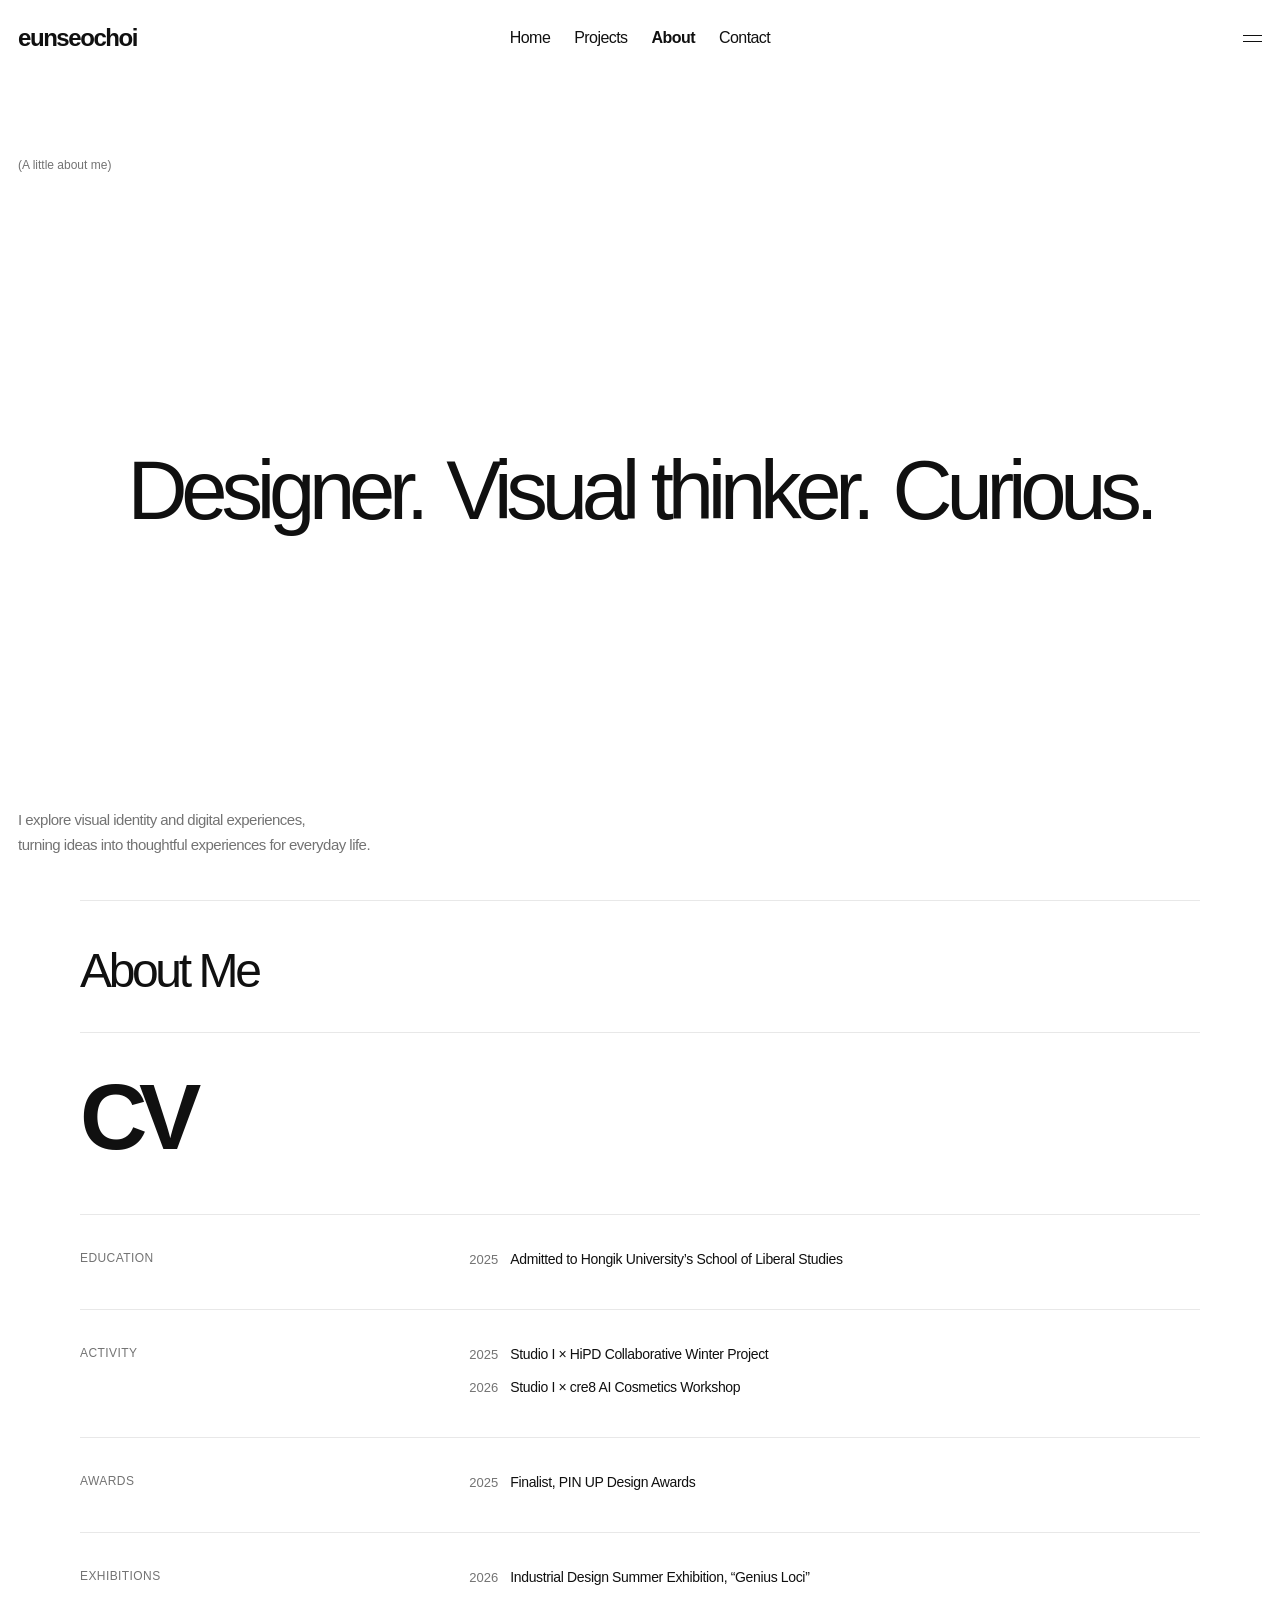
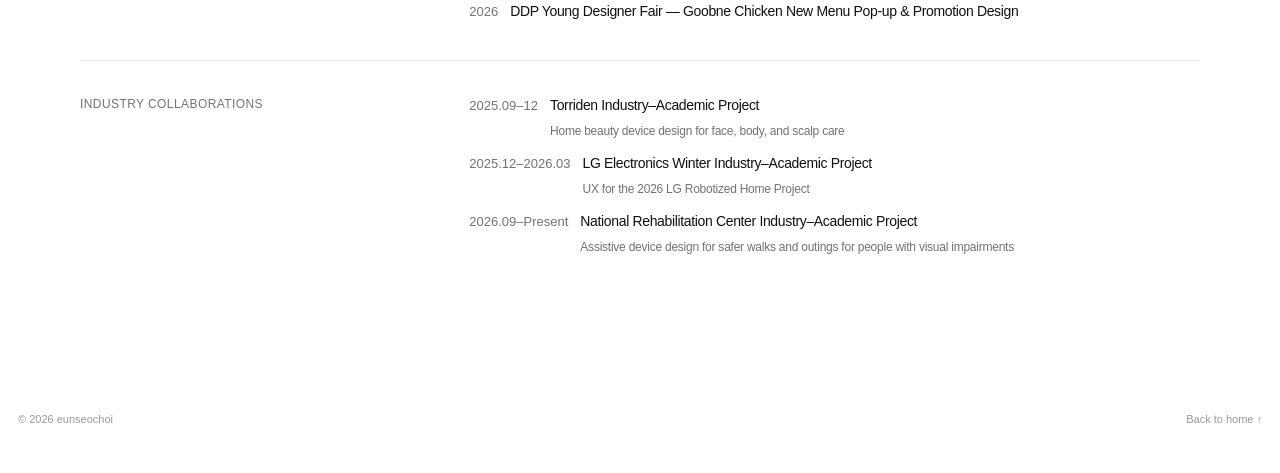
==== about.html @ 81fac2f3 "Add files via upload" ====
<!doctype html>
<html lang="ko">
<head>
    <meta charset="utf-8">
    <meta name="viewport" content="width=device-width, initial-scale=1">
    <meta name="theme-color" content="#ffffff">
    <meta name="description" content="서울을 기반으로 활동하는 크리에이티브 디자이너 은서 최를 소개합니다.">
    <title>About — eunseochoi</title>
    <link rel="stylesheet" href="style.css">
</head>
<body class="about-page project-view" data-page="about">
    <header class="site-header">
        <a class="wordmark" href="playground.html#playground" aria-label="eunseochoi 플레이 공간으로 이동">eunseochoi</a>
        <nav class="site-nav" aria-label="주 메뉴">
            <a href="index.html#home">Home</a>
            <a href="index.html#projects">Projects</a>
            <a class="active" href="about.html#about" aria-current="page">About</a>
            <a href="contact.html#contact">Contact</a>
        </nav>
        <button class="menu-button" id="menu-button" type="button" aria-label="메뉴 열기" aria-controls="menu-panel" aria-expanded="false">
            <span class="menu-lines" aria-hidden="true"><i></i><i></i></span>
        </button>
        <nav class="menu-panel" id="menu-panel" aria-label="전체 메뉴" hidden>
            <a href="index.html#home">Home</a>
            <a href="index.html#projects">Projects</a>
            <a href="about.html#about">About</a>
            <a href="contact.html#contact">Contact</a>
        </nav>
    </header>

    <main>
        <section class="about-hero" id="about" aria-labelledby="about-heading">
            <p class="section-label">(A little about me)</p>
            <h1 id="about-heading"><span>Designer.</span> <span>Visual thinker.</span> <span>Curious.</span></h1>
            <div class="about-hero-bottom">
                <p>I explore visual identity and digital experiences,<br>turning ideas into thoughtful experiences for everyday life.</p>
            </div>
        </section>

        <section class="about-me-section" aria-labelledby="about-me-heading">
            <h2 id="about-me-heading">About Me</h2>
        </section>

        <section class="cv-section" aria-labelledby="cv-heading">
            <div class="cv-intro" id="cv">
                <h2 id="cv-heading">CV</h2>
            </div>

            <div class="cv-groups">
                <section class="cv-group" aria-labelledby="education-heading">
                    <h3 id="education-heading">Education</h3>
                    <ul class="cv-list">
                        <li class="cv-entry">
                            <span class="cv-date">2025</span>
                            <div class="cv-entry-copy"><h4>Admitted to Hongik University’s School of Liberal Studies</h4></div>
                        </li>
                    </ul>
                </section>

                <section class="cv-group" aria-labelledby="activity-heading">
                    <h3 id="activity-heading">Activity</h3>
                    <ul class="cv-list">
                        <li class="cv-entry">
                            <span class="cv-date">2025</span>
                            <div class="cv-entry-copy"><h4>Studio I × HiPD Collaborative Winter Project</h4></div>
                        </li>
                        <li class="cv-entry">
                            <span class="cv-date">2026</span>
                            <div class="cv-entry-copy"><h4>Studio I × cre8 AI Cosmetics Workshop</h4></div>
                        </li>
                    </ul>
                </section>

                <section class="cv-group" aria-labelledby="awards-heading">
                    <h3 id="awards-heading">Awards</h3>
                    <ul class="cv-list">
                        <li class="cv-entry">
                            <span class="cv-date">2025</span>
                            <div class="cv-entry-copy"><h4>Finalist, PIN UP Design Awards</h4></div>
                        </li>
                    </ul>
                </section>

                <section class="cv-group" aria-labelledby="exhibitions-heading">
                    <h3 id="exhibitions-heading">Exhibitions</h3>
                    <ul class="cv-list">
                        <li class="cv-entry">
                            <span class="cv-date">2026</span>
                            <div class="cv-entry-copy"><h4>Industrial Design Summer Exhibition, “Genius Loci”</h4></div>
                        </li>
                        <li class="cv-entry">
                            <span class="cv-date">2026</span>
                            <div class="cv-entry-copy"><h4>DDP Young Designer Fair — Goobne Chicken New Menu Pop-up &amp; Promotion Design</h4></div>
                        </li>
                    </ul>
                </section>

                <section class="cv-group" aria-labelledby="collaboration-heading">
                    <h3 id="collaboration-heading">Industry Collaborations</h3>
                    <ul class="cv-list">
                        <li class="cv-entry">
                            <span class="cv-date">2025.09–12</span>
                            <div class="cv-entry-copy">
                                <h4>Torriden Industry–Academic Project</h4>
                                <p>Home beauty device design for face, body, and scalp care</p>
                            </div>
                        </li>
                        <li class="cv-entry">
                            <span class="cv-date">2025.12–2026.03</span>
                            <div class="cv-entry-copy">
                                <h4>LG Electronics Winter Industry–Academic Project</h4>
                                <p>UX for the 2026 LG Robotized Home Project</p>
                            </div>
                        </li>
                        <li class="cv-entry">
                            <span class="cv-date">2026.09–Present</span>
                            <div class="cv-entry-copy">
                                <h4>National Rehabilitation Center Industry–Academic Project</h4>
                                <p>Assistive device design for safer walks and outings for people with visual impairments</p>
                            </div>
                        </li>
                    </ul>
                </section>
            </div>
        </section>

        <footer class="page-bottom">
            <span>© 2026 eunseochoi</span>
            <a href="index.html#home">Back to home ↑</a>
        </footer>
    </main>
    <span class="custom-cursor" id="custom-cursor" aria-hidden="true"></span>
    <script src="app.js"></script>
</body>
</html>
---- style.css ----
:root {
    color-scheme: light;
    --ink: #101010;
    --muted: #737373;
    --line: #e8e8e8;
    --paper: #fff;
    --tile: #f1f1f1;
    --hover-ink: #777;
}

* {
    box-sizing: border-box;
}

html {
    scroll-behavior: smooth;
    scroll-padding-top: 68px;
}

body {
    min-width: 900px;
    margin: 0;
    background: var(--paper);
    color: var(--ink);
    font-family: Arial, Helvetica, sans-serif;
    -webkit-font-smoothing: antialiased;
}

body.home-view {
    height: 100vh;
    overflow: hidden;
}

body.home-view main {
    display: none;
}

body.project-view .motion-intro {
    display: none;
}

a {
    color: inherit;
    text-decoration: none;
}

button {
    font: inherit;
}

.site-header {
    position: sticky;
    z-index: 5;
    top: 0;
    display: grid;
    height: 76px;
    grid-template-columns: 1fr auto 1fr;
    align-items: center;
    gap: 16px;
    padding: 17px 18px;
    background: var(--paper);
}

.wordmark {
    justify-self: start;
    font-size: 24px;
    font-weight: 600;
    letter-spacing: -0.06em;
}

.site-nav {
    display: flex;
    align-items: center;
    gap: 24px;
    font-size: 16px;
    letter-spacing: -0.035em;
}

.site-nav a,
.menu-panel a {
    transition: color 180ms ease, opacity 180ms ease;
}

.site-header a:hover,
.site-header a:focus-visible,
.site-header .pointer-hover,
.menu-button:hover,
.menu-button:focus-visible {
    color: var(--hover-ink);
}

.site-nav a:hover,
.menu-panel a:hover,
.page-bottom a:hover {
    opacity: 0.5;
}

.menu-button:hover .menu-lines i,
.menu-button:focus-visible .menu-lines i,
.menu-button.pointer-hover .menu-lines i {
    background: var(--hover-ink);
}

.site-nav .active {
    font-weight: 600;
}

.menu-button {
    display: flex;
    justify-self: end;
    align-items: center;
    gap: 12px;
    padding: 8px 0 8px 14px;
    border: 0;
    background: transparent;
    cursor: pointer;
    font-size: 15px;
}

.menu-lines {
    display: flex;
    width: 19px;
    flex-direction: column;
    gap: 5px;
}

.menu-lines i {
    display: block;
    width: 19px;
    height: 1px;
    background: var(--ink);
    transition: transform 180ms ease;
}

.menu-button[aria-expanded="true"] .menu-lines i:first-child {
    transform: translateY(3px) rotate(45deg);
}

.menu-button[aria-expanded="true"] .menu-lines i:last-child {
    transform: translateY(-3px) rotate(-45deg);
}

.menu-panel {
    position: absolute;
    z-index: 2;
    top: 62px;
    right: 18px;
    width: 205px;
    gap: 18px;
    padding: 16px;
    border: 1px solid var(--line);
    background: var(--paper);
    box-shadow: 0 8px 24px #0000000a;
}

.menu-panel:not([hidden]) {
    display: grid;
}

.menu-panel a {
    font-size: 15px;
}

.motion-intro {
    position: relative;
    height: calc(100vh - 76px);
    min-height: 0;
    overflow: hidden;
    isolation: isolate;
    perspective: 1400px;
    background: var(--paper);
    cursor: grab;
    touch-action: none;
    user-select: none;
}

.motion-intro.is-dragging {
    cursor: grabbing;
}

.image-orbit {
    position: absolute;
    top: 50%;
    left: 50%;
    width: 0;
    height: 0;
    transform-style: preserve-3d;
    transform: translate(-50%, -50%) rotateX(-8deg) rotateY(-12deg);
    will-change: transform;
}

.intro-photo {
    position: absolute;
    top: 0;
    left: 0;
    margin: 0;
    backface-visibility: hidden;
    transform: translate(-50%, -50%) rotateY(var(--angle)) translateZ(390px);
}

.photo-surface {
    display: block;
    width: 100%;
    height: 100%;
    border: 1px solid #dcdcd9;
    background: linear-gradient(145deg, #e6e6e4, #d6d6d3);
    box-shadow: 0 18px 45px #17171712;
}

.photo-one {
    --angle: 0deg;
    width: 230px;
    height: 290px;
}

.photo-two {
    --angle: 60deg;
    width: 175px;
    height: 225px;
}

.photo-three {
    --angle: 120deg;
    width: 230px;
    height: 175px;
}

.photo-four {
    --angle: 180deg;
    width: 210px;
    height: 260px;
}

.photo-five {
    --angle: 240deg;
    width: 230px;
    height: 175px;
}

.photo-six {
    --angle: 300deg;
    width: 175px;
    height: 225px;
}

main {
    padding: 0 18px 48px;
}

.intro {
    display: grid;
    grid-template-columns: 2fr 1.2fr 0.55fr;
    align-items: end;
    gap: 22px;
    padding: 75px 0 55px;
}

h1,
#projects-heading {
    margin: 0;
    font-size: clamp(58px, 7.3vw, 112px);
    font-weight: 600;
    letter-spacing: -0.09em;
    line-height: 0.9;
}

.intro-text {
    max-width: 295px;
    margin: 0 0 3px;
    font-size: clamp(13px, 1.14vw, 17px);
    font-weight: 500;
    letter-spacing: -0.045em;
    line-height: 1.35;
}

.intro-note {
    justify-self: end;
    margin: 0 0 3px;
    white-space: nowrap;
    font-size: 12px;
    font-weight: 500;
    letter-spacing: -0.04em;
}

.project-grid {
    display: grid;
    grid-template-columns: repeat(4, minmax(0, 1fr));
    column-gap: 12px;
    row-gap: 26px;
}

.project-card {
    min-width: 0;
}

.project-number {
    display: block;
    margin-bottom: 7px;
    font-size: 11px;
    font-weight: 600;
    letter-spacing: -0.04em;
}

.project-visual {
    position: relative;
    display: flex;
    width: 100%;
    aspect-ratio: 0.76;
    align-items: center;
    justify-content: center;
    overflow: hidden;
    border: 1px solid #ebebeb;
    background: var(--tile);
    transition: background 180ms ease;
}

.project-card:hover .project-visual {
    background: #e9e9e9;
}

.project-visual::before,
.project-visual::after {
    position: absolute;
    width: 100%;
    height: 1px;
    background: #e5e5e5;
    content: "";
    opacity: 0.45;
}

.project-visual::before {
    transform: rotate(52deg);
}

.project-visual::after {
    transform: rotate(-52deg);
}

.project-visual span {
    position: relative;
    z-index: 1;
    padding: 7px 11px;
    background: var(--tile);
    color: #979797;
    font-size: 11px;
    letter-spacing: -0.02em;
}

.project-detail {
    display: flex;
    justify-content: space-between;
    gap: 10px;
    padding-top: 10px;
    font-size: 12px;
    letter-spacing: -0.03em;
}

.project-type {
    color: var(--muted);
}

.info-section,
.contact-section {
    display: grid;
    grid-template-columns: 1fr 1.2fr 1fr;
    align-items: start;
    gap: 22px;
    padding: 110px 0 90px;
    border-top: 1px solid var(--line);
    margin-top: 100px;
    scroll-margin-top: 68px;
}

.section-label {
    margin: 8px 0 0;
    color: var(--muted);
    font-size: 12px;
}

.info-section h2,
.contact-section h2 {
    margin: 0;
    font-size: clamp(32px, 4vw, 58px);
    font-weight: 500;
    letter-spacing: -0.075em;
    line-height: 0.98;
}

.about-copy,
.contact-copy {
    max-width: 300px;
    margin: 4px 0 0;
    color: var(--muted);
    font-size: 14px;
    letter-spacing: -0.035em;
    line-height: 1.6;
}

.contact-section {
    margin-top: 0;
    padding-top: 70px;
    padding-bottom: 85px;
}

.contact-page .contact-section {
    display: grid;
    grid-template-columns: 1fr;
    min-height: calc(100vh - 124px);
    align-content: center;
    align-items: center;
    justify-items: center;
    gap: 24px;
    padding: 40px 0;
    border-top: 0;
    margin: 0;
    text-align: center;
}

.about-hero {
    display: flex;
    min-height: calc(100vh - 76px);
    flex-direction: column;
    justify-content: space-between;
    padding: 82px 0 42px;
}

.about-hero .section-label {
    margin: 0;
}

.about-hero h1 {
    margin: auto 0;
    padding: 55px 0;
    font-size: clamp(44px, 6.5vw, 92px);
    font-weight: 500;
    letter-spacing: -0.075em;
    line-height: 1;
    text-align: center;
}

.about-hero h1 span {
    display: inline-block;
    margin: 0 0.04em;
    white-space: nowrap;
}

.about-hero-bottom {
    display: flex;
    align-items: end;
    justify-content: space-between;
    gap: 24px;
}

.about-hero-bottom p {
    margin: 0;
    color: var(--muted);
    font-size: 15px;
    letter-spacing: -0.035em;
    line-height: 1.65;
}

.cv-section {
    margin: 0 -18px;
    padding: 0 18px 100px;
    scroll-margin-top: 0;
}

.about-me-section {
    width: min(100%, 1120px);
    padding: 42px 0 34px;
    border-top: 1px solid var(--line);
    margin: 0 auto;
}

.about-me-section h2 {
    margin: 0;
    font-size: clamp(30px, 4vw, 48px);
    font-weight: 500;
    letter-spacing: -0.07em;
}

.cv-intro,
.cv-groups {
    width: min(100%, 1120px);
    margin: 0 auto;
}

.cv-intro {
    padding: 42px 0 55px;
    border-top: 1px solid var(--line);
}

.cv-intro h2 {
    margin: 0;
    font-size: clamp(58px, 7.3vw, 112px);
    font-weight: 600;
    letter-spacing: -0.09em;
    line-height: 0.9;
}

.cv-group {
    display: grid;
    grid-template-columns: 1fr 2fr;
    gap: 24px;
    padding: 34px 0 38px;
    border-top: 1px solid var(--line);
}

.cv-group h3 {
    margin: 2px 0 0;
    color: var(--muted);
    font-size: 12px;
    font-weight: 500;
    letter-spacing: 0.035em;
    text-transform: uppercase;
}

.cv-list {
    padding: 0;
    margin: 0;
    list-style: none;
}

.cv-entry + .cv-entry {
    margin-top: 12px;
}

.cv-entry {
    display: flex;
    align-items: baseline;
    gap: 12px;
}

.cv-date {
    flex: 0 0 auto;
    color: var(--muted);
    font-size: 13px;
    line-height: 1.55;
    white-space: nowrap;
}

.cv-entry-copy h4 {
    margin: 0;
    font-size: 14px;
    font-weight: 400;
    letter-spacing: -0.025em;
    line-height: 1.55;
}

.cv-entry-copy p {
    margin: 5px 0 0;
    color: var(--muted);
    font-size: 12px;
    letter-spacing: -0.02em;
    line-height: 1.6;
}

.playground-page main {
    display: grid;
    min-height: calc(100vh - 124px);
    align-items: center;
}

.playground-message {
    width: min(100%, 760px);
    padding: 70px 0 100px;
    margin: 0 auto;
}

.playground-message h1 {
    margin: 0 0 24px;
    font-size: clamp(52px, 9vw, 120px);
    font-weight: 500;
    letter-spacing: -0.09em;
    line-height: 0.9;
}

.playground-message p {
    margin: 0;
    color: var(--muted);
    font-size: 15px;
    line-height: 1.6;
}

.contact-socials {
    display: flex;
    align-items: center;
    justify-content: center;
    gap: 30px;
}

.social-link {
    display: grid;
    width: 42px;
    height: 42px;
    place-items: center;
    color: var(--ink);
    transition: opacity 180ms ease, transform 180ms ease;
}

.social-link:hover {
    opacity: 0.55;
    transform: translateY(-2px);
}

.social-link svg {
    display: block;
    width: 100%;
    height: 100%;
}

.social-link:first-child svg {
    fill: none;
    stroke: currentColor;
    stroke-width: 1.7;
}

.social-link:not(:first-child) svg {
    fill: currentColor;
}

.contact-email {
    margin: 0;
    color: var(--ink);
    font-size: 14px;
    letter-spacing: -0.02em;
}

.page-bottom {
    display: flex;
    justify-content: space-between;
    padding-top: 18px;
    color: #999;
    font-size: 11px;
}

body#home.project-view .page-bottom {
    margin-top: 100px;
}

.page-bottom a {
    transition: opacity 180ms ease;
}

.page-wipe {
    position: fixed;
    z-index: 30;
    inset: 0;
    background: var(--paper);
    pointer-events: none;
    will-change: transform;
}

.custom-cursor {
    position: fixed;
    z-index: 20;
    top: 0;
    left: 0;
    width: 14px;
    height: 14px;
    border: 1.5px solid var(--ink);
    border-radius: 50%;
    background: var(--ink);
    opacity: 0;
    pointer-events: none;
    transform: translate(-50%, -50%) scale(0.85);
    transition: opacity 140ms ease, transform 180ms ease, background-color 180ms ease, border-color 180ms ease;
    will-change: left, top, transform;
}

.custom-cursor.is-visible {
    opacity: 1;
}

.custom-cursor.is-hovering {
    border-color: var(--ink);
    background: var(--ink);
    transform: translate(-50%, -50%) scale(1.35);
}

.custom-cursor.is-pressed {
    transform: translate(-50%, -50%) scale(0.8);
}

@media (hover: hover) and (pointer: fine) {
    body.has-custom-cursor,
    body.has-custom-cursor * {
        cursor: none !important;
    }
}

:focus-visible {
    outline: 2px solid currentColor;
    outline-offset: 4px;
}

@media (prefers-reduced-motion: reduce) {
    *,
    *::before,
    *::after {
        scroll-behavior: auto !important;
        transition-duration: 0.01ms !important;
    }

}
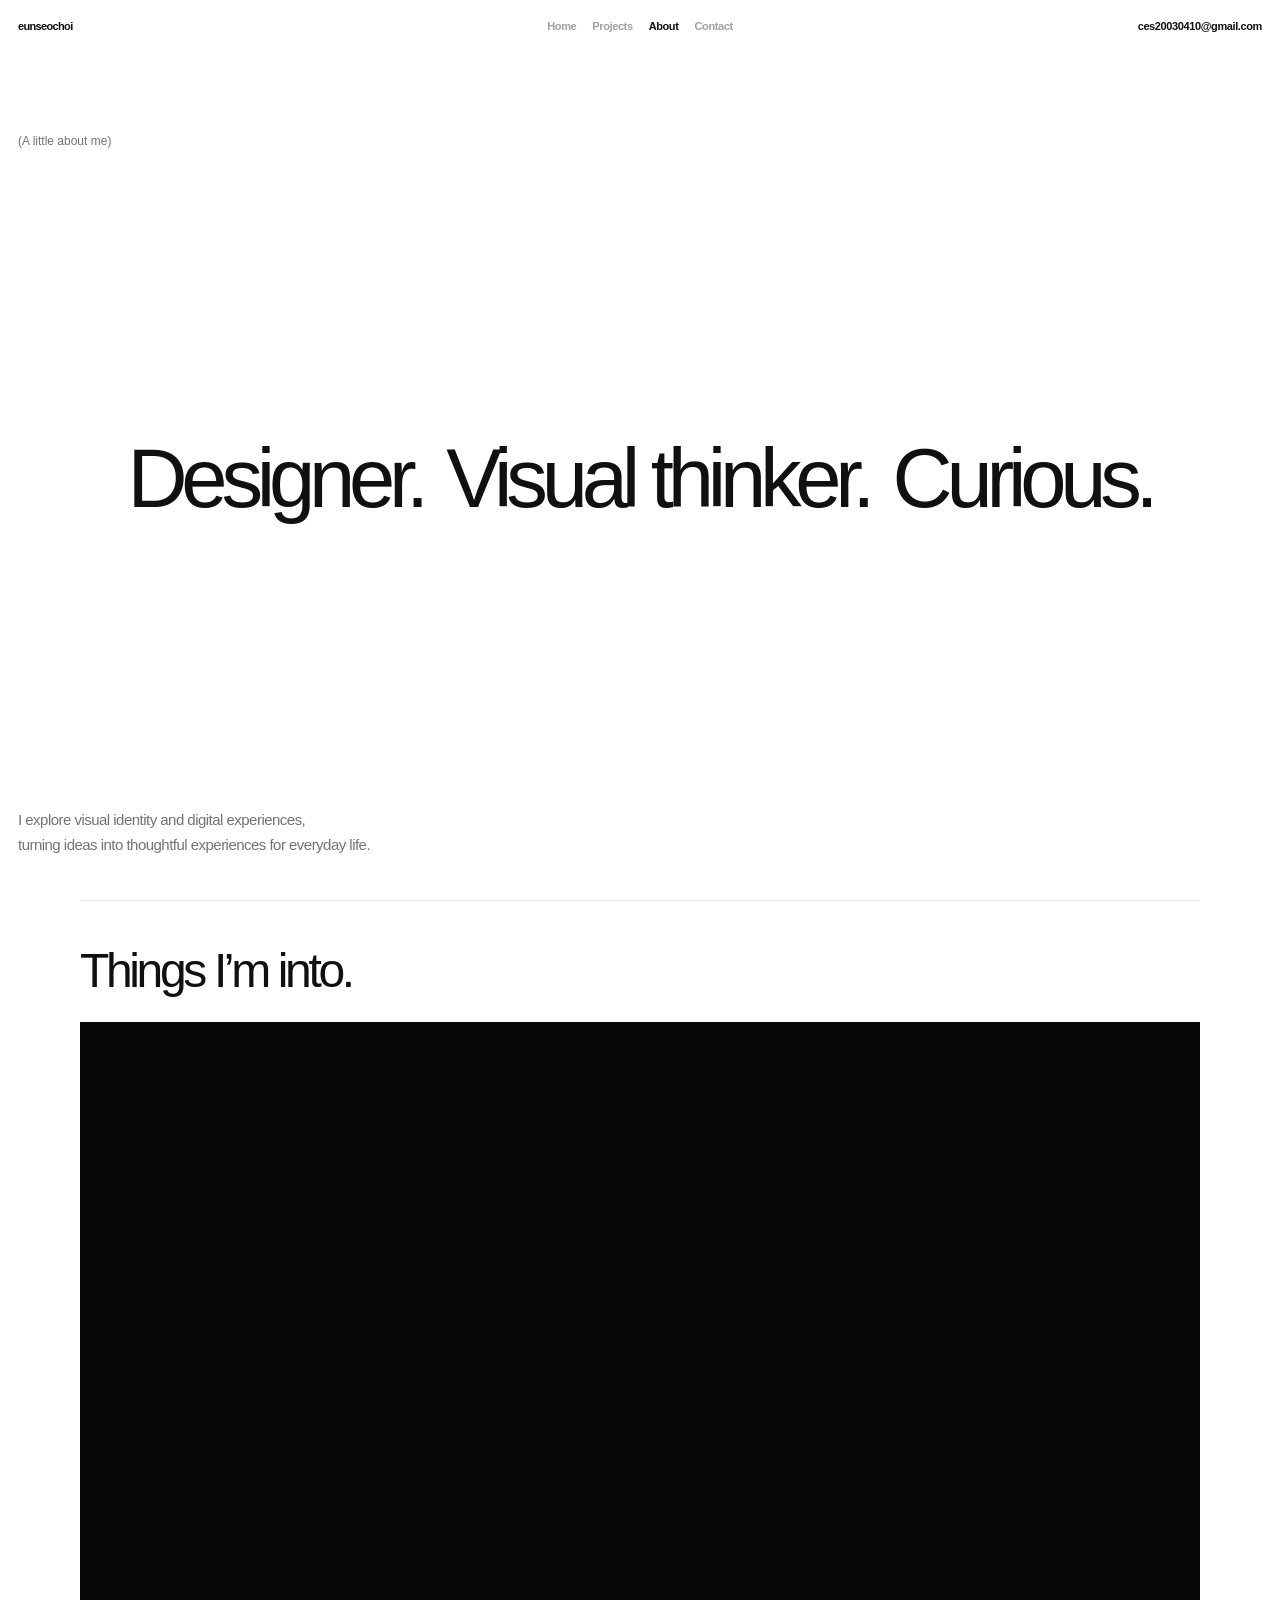
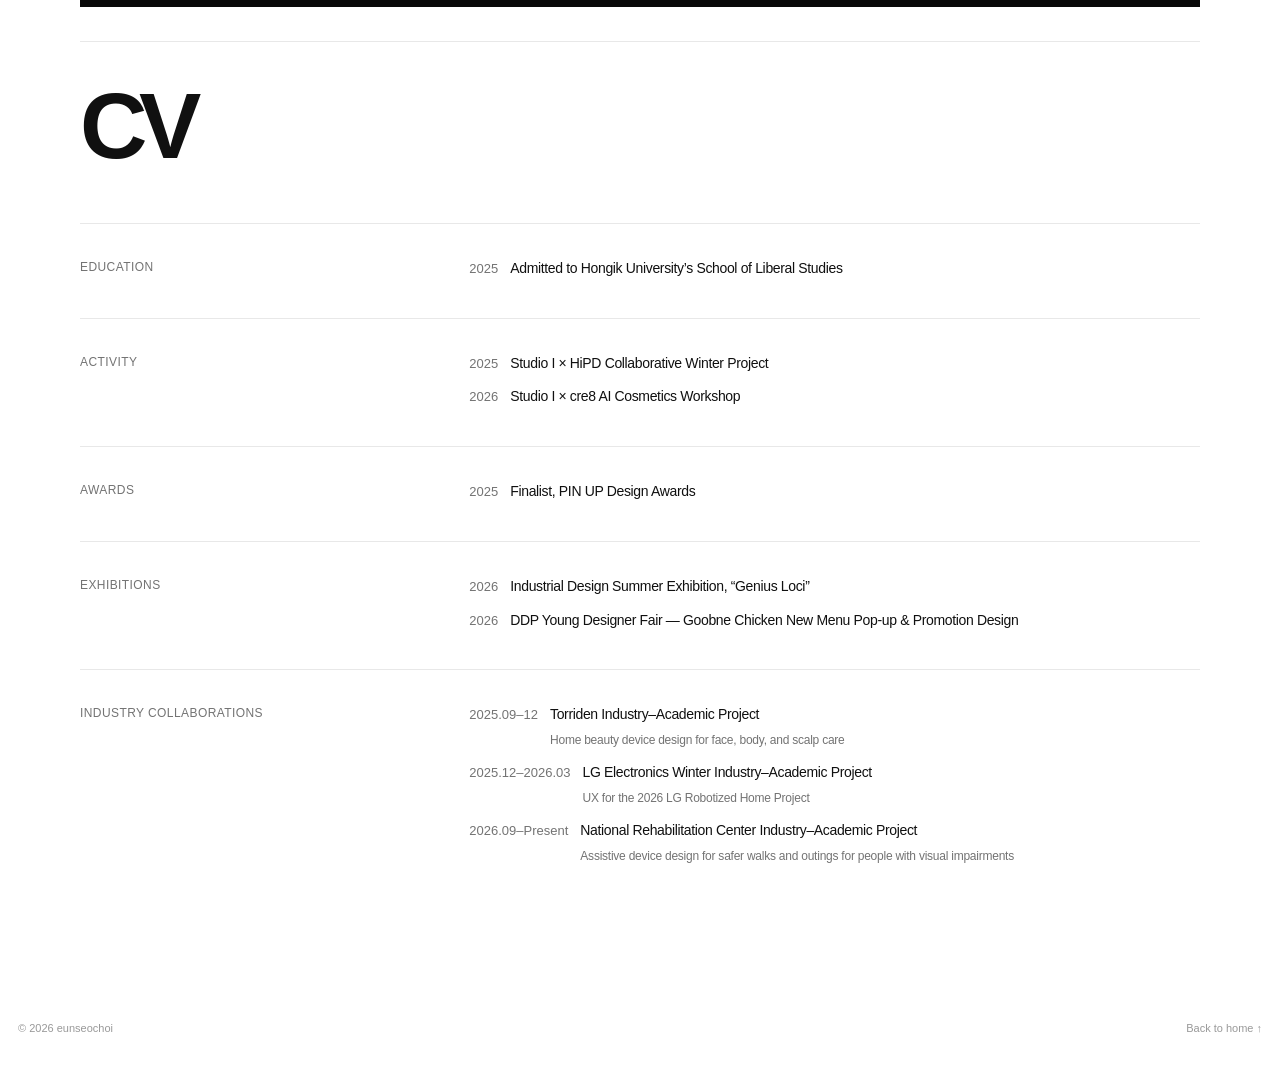
==== commit c0db170f: "Add files via upload" ====
--- a/about.html
+++ b/about.html
@@ -17,15 +17,10 @@
             <a class="active" href="about.html#about" aria-current="page">About</a>
             <a href="contact.html#contact">Contact</a>
         </nav>
-        <button class="menu-button" id="menu-button" type="button" aria-label="메뉴 열기" aria-controls="menu-panel" aria-expanded="false">
-            <span class="menu-lines" aria-hidden="true"><i></i><i></i></span>
-        </button>
-        <nav class="menu-panel" id="menu-panel" aria-label="전체 메뉴" hidden>
-            <a href="index.html#home">Home</a>
-            <a href="index.html#projects">Projects</a>
-            <a href="about.html#about">About</a>
-            <a href="contact.html#contact">Contact</a>
-        </nav>
+        <div class="email-copy-wrap">
+            <button class="email-copy-button" id="email-copy-button" type="button" data-email="ces20030410@gmail.com" aria-label="ces20030410@gmail.com 복사">ces20030410@gmail.com</button>
+            <span class="copy-status" id="copy-status" aria-live="polite"></span>
+        </div>
     </header>
 
     <main>
@@ -38,7 +33,47 @@
         </section>
 
         <section class="about-me-section" aria-labelledby="about-me-heading">
-            <h2 id="about-me-heading">About Me</h2>
+            <h2 id="about-me-heading">Things I’m into.</h2>
+            <div class="motion-intro about-interests" aria-label="드래그하여 회전하는 관심사 이미지">
+                <div class="image-orbit interest-orbit" id="image-orbit" role="group" aria-label="드래그하여 회전하는 관심사 이미지">
+                    <figure class="intro-photo interest-item" data-angle="0" data-radius="0.86" role="button" tabindex="0" aria-expanded="false" aria-label="관심사 이미지 01, 클릭해 확대"><div class="photo-surface"><span class="photo-face" aria-hidden="true">✳</span></div></figure>
+                    <figure class="intro-photo interest-item" data-angle="10" data-radius="0.68" role="button" tabindex="0" aria-expanded="false" aria-label="관심사 이미지 02, 클릭해 확대"><div class="photo-surface"><span class="photo-face" aria-hidden="true">♫</span></div></figure>
+                    <figure class="intro-photo interest-item" data-angle="20" data-radius="1" role="button" tabindex="0" aria-expanded="false" aria-label="관심사 이미지 03, 클릭해 확대"><div class="photo-surface"><span class="photo-face" aria-hidden="true">♟</span></div></figure>
+                    <figure class="intro-photo interest-item" data-angle="30" data-radius="0.79" role="button" tabindex="0" aria-expanded="false" aria-label="관심사 이미지 04, 클릭해 확대"><div class="photo-surface"><span class="photo-face" aria-hidden="true">❋</span></div></figure>
+                    <figure class="intro-photo interest-item" data-angle="40" data-radius="0.57" role="button" tabindex="0" aria-expanded="false" aria-label="관심사 이미지 05, 클릭해 확대"><div class="photo-surface"><span class="photo-face" aria-hidden="true">⌘</span></div></figure>
+                    <figure class="intro-photo interest-item" data-angle="50" data-radius="0.92" role="button" tabindex="0" aria-expanded="false" aria-label="관심사 이미지 06, 클릭해 확대"><div class="photo-surface"><span class="photo-face" aria-hidden="true">♨</span></div></figure>
+                    <figure class="intro-photo interest-item" data-angle="60" data-radius="0.73" role="button" tabindex="0" aria-expanded="false" aria-label="관심사 이미지 07, 클릭해 확대"><div class="photo-surface"><span class="photo-face" aria-hidden="true">☼</span></div></figure>
+                    <figure class="intro-photo interest-item" data-angle="70" data-radius="1" role="button" tabindex="0" aria-expanded="false" aria-label="관심사 이미지 08, 클릭해 확대"><div class="photo-surface"><span class="photo-face" aria-hidden="true">⌁</span></div></figure>
+                    <figure class="intro-photo interest-item" data-angle="80" data-radius="0.62" role="button" tabindex="0" aria-expanded="false" aria-label="관심사 이미지 09, 클릭해 확대"><div class="photo-surface"><span class="photo-face" aria-hidden="true">♧</span></div></figure>
+                    <figure class="intro-photo interest-item" data-angle="90" data-radius="0.88" role="button" tabindex="0" aria-expanded="false" aria-label="관심사 이미지 10, 클릭해 확대"><div class="photo-surface"><span class="photo-face" aria-hidden="true">◉</span></div></figure>
+                    <figure class="intro-photo interest-item" data-angle="100" data-radius="0.7" role="button" tabindex="0" aria-expanded="false" aria-label="관심사 이미지 11, 클릭해 확대"><div class="photo-surface"><span class="photo-face" aria-hidden="true">♬</span></div></figure>
+                    <figure class="intro-photo interest-item" data-angle="110" data-radius="1" role="button" tabindex="0" aria-expanded="false" aria-label="관심사 이미지 12, 클릭해 확대"><div class="photo-surface"><span class="photo-face" aria-hidden="true">✿</span></div></figure>
+                    <figure class="intro-photo interest-item" data-angle="120" data-radius="0.55" role="button" tabindex="0" aria-expanded="false" aria-label="관심사 이미지 13, 클릭해 확대"><div class="photo-surface"><span class="photo-face" aria-hidden="true">♜</span></div></figure>
+                    <figure class="intro-photo interest-item" data-angle="130" data-radius="0.84" role="button" tabindex="0" aria-expanded="false" aria-label="관심사 이미지 14, 클릭해 확대"><div class="photo-surface"><span class="photo-face" aria-hidden="true">❂</span></div></figure>
+                    <figure class="intro-photo interest-item" data-angle="140" data-radius="0.67" role="button" tabindex="0" aria-expanded="false" aria-label="관심사 이미지 15, 클릭해 확대"><div class="photo-surface"><span class="photo-face" aria-hidden="true">⌖</span></div></figure>
+                    <figure class="intro-photo interest-item" data-angle="150" data-radius="1" role="button" tabindex="0" aria-expanded="false" aria-label="관심사 이미지 16, 클릭해 확대"><div class="photo-surface"><span class="photo-face" aria-hidden="true">♧</span></div></figure>
+                    <figure class="intro-photo interest-item" data-angle="160" data-radius="0.76" role="button" tabindex="0" aria-expanded="false" aria-label="관심사 이미지 17, 클릭해 확대"><div class="photo-surface"><span class="photo-face" aria-hidden="true">♪</span></div></figure>
+                    <figure class="intro-photo interest-item" data-angle="170" data-radius="0.58" role="button" tabindex="0" aria-expanded="false" aria-label="관심사 이미지 18, 클릭해 확대"><div class="photo-surface"><span class="photo-face" aria-hidden="true">✣</span></div></figure>
+                    <figure class="intro-photo interest-item" data-angle="180" data-radius="0.95" role="button" tabindex="0" aria-expanded="false" aria-label="관심사 이미지 19, 클릭해 확대"><div class="photo-surface"><span class="photo-face" aria-hidden="true">♨</span></div></figure>
+                    <figure class="intro-photo interest-item" data-angle="190" data-radius="0.7" role="button" tabindex="0" aria-expanded="false" aria-label="관심사 이미지 20, 클릭해 확대"><div class="photo-surface"><span class="photo-face" aria-hidden="true">⌘</span></div></figure>
+                    <figure class="intro-photo interest-item" data-angle="200" data-radius="1" role="button" tabindex="0" aria-expanded="false" aria-label="관심사 이미지 21, 클릭해 확대"><div class="photo-surface"><span class="photo-face" aria-hidden="true">☼</span></div></figure>
+                    <figure class="intro-photo interest-item" data-angle="210" data-radius="0.6" role="button" tabindex="0" aria-expanded="false" aria-label="관심사 이미지 22, 클릭해 확대"><div class="photo-surface"><span class="photo-face" aria-hidden="true">♟</span></div></figure>
+                    <figure class="intro-photo interest-item" data-angle="220" data-radius="0.87" role="button" tabindex="0" aria-expanded="false" aria-label="관심사 이미지 23, 클릭해 확대"><div class="photo-surface"><span class="photo-face" aria-hidden="true">✿</span></div></figure>
+                    <figure class="intro-photo interest-item" data-angle="230" data-radius="0.73" role="button" tabindex="0" aria-expanded="false" aria-label="관심사 이미지 24, 클릭해 확대"><div class="photo-surface"><span class="photo-face" aria-hidden="true">❋</span></div></figure>
+                    <figure class="intro-photo interest-item" data-angle="240" data-radius="1" role="button" tabindex="0" aria-expanded="false" aria-label="관심사 이미지 25, 클릭해 확대"><div class="photo-surface"><span class="photo-face" aria-hidden="true">◉</span></div></figure>
+                    <figure class="intro-photo interest-item" data-angle="250" data-radius="0.56" role="button" tabindex="0" aria-expanded="false" aria-label="관심사 이미지 26, 클릭해 확대"><div class="photo-surface"><span class="photo-face" aria-hidden="true">♬</span></div></figure>
+                    <figure class="intro-photo interest-item" data-angle="260" data-radius="0.83" role="button" tabindex="0" aria-expanded="false" aria-label="관심사 이미지 27, 클릭해 확대"><div class="photo-surface"><span class="photo-face" aria-hidden="true">⌁</span></div></figure>
+                    <figure class="intro-photo interest-item" data-angle="270" data-radius="0.68" role="button" tabindex="0" aria-expanded="false" aria-label="관심사 이미지 28, 클릭해 확대"><div class="photo-surface"><span class="photo-face" aria-hidden="true">✳</span></div></figure>
+                    <figure class="intro-photo interest-item" data-angle="280" data-radius="1" role="button" tabindex="0" aria-expanded="false" aria-label="관심사 이미지 29, 클릭해 확대"><div class="photo-surface"><span class="photo-face" aria-hidden="true">♜</span></div></figure>
+                    <figure class="intro-photo interest-item" data-angle="290" data-radius="0.58" role="button" tabindex="0" aria-expanded="false" aria-label="관심사 이미지 30, 클릭해 확대"><div class="photo-surface"><span class="photo-face" aria-hidden="true">❂</span></div></figure>
+                    <figure class="intro-photo interest-item" data-angle="300" data-radius="0.91" role="button" tabindex="0" aria-expanded="false" aria-label="관심사 이미지 31, 클릭해 확대"><div class="photo-surface"><span class="photo-face" aria-hidden="true">♧</span></div></figure>
+                    <figure class="intro-photo interest-item" data-angle="310" data-radius="0.7" role="button" tabindex="0" aria-expanded="false" aria-label="관심사 이미지 32, 클릭해 확대"><div class="photo-surface"><span class="photo-face" aria-hidden="true">♪</span></div></figure>
+                    <figure class="intro-photo interest-item" data-angle="320" data-radius="1" role="button" tabindex="0" aria-expanded="false" aria-label="관심사 이미지 33, 클릭해 확대"><div class="photo-surface"><span class="photo-face" aria-hidden="true">✣</span></div></figure>
+                    <figure class="intro-photo interest-item" data-angle="330" data-radius="0.63" role="button" tabindex="0" aria-expanded="false" aria-label="관심사 이미지 34, 클릭해 확대"><div class="photo-surface"><span class="photo-face" aria-hidden="true">♨</span></div></figure>
+                    <figure class="intro-photo interest-item" data-angle="340" data-radius="0.87" role="button" tabindex="0" aria-expanded="false" aria-label="관심사 이미지 35, 클릭해 확대"><div class="photo-surface"><span class="photo-face" aria-hidden="true">☼</span></div></figure>
+                    <figure class="intro-photo interest-item" data-angle="350" data-radius="0.69" role="button" tabindex="0" aria-expanded="false" aria-label="관심사 이미지 36, 클릭해 확대"><div class="photo-surface"><span class="photo-face" aria-hidden="true">⌖</span></div></figure>
+                </div>
+            </div>
         </section>
 
         <section class="cv-section" aria-labelledby="cv-heading">
--- a/style.css
+++ b/style.css
@@ -14,7 +14,7 @@
 
 html {
     scroll-behavior: smooth;
-    scroll-padding-top: 68px;
+    scroll-padding-top: 52px;
 }
 
 body {
@@ -32,11 +32,15 @@
 }
 
 body.home-view main {
-    display: none;
+    display: block;
 }
 
 body.project-view .motion-intro {
     display: none;
+}
+
+body.about-page .motion-intro {
+    display: block;
 }
 
 a {
@@ -53,17 +57,17 @@
     z-index: 5;
     top: 0;
     display: grid;
-    height: 76px;
+    height: 52px;
     grid-template-columns: 1fr auto 1fr;
     align-items: center;
     gap: 16px;
-    padding: 17px 18px;
+    padding: 8px 18px;
     background: var(--paper);
 }
 
 .wordmark {
     justify-self: start;
-    font-size: 24px;
+    font-size: 11px;
     font-weight: 600;
     letter-spacing: -0.06em;
 }
@@ -71,111 +75,112 @@
 .site-nav {
     display: flex;
     align-items: center;
-    gap: 24px;
-    font-size: 16px;
+    gap: 16px;
+    font-size: 11px;
+    font-weight: 600;
     letter-spacing: -0.035em;
 }
 
-.site-nav a,
-.menu-panel a {
+.site-nav a {
     transition: color 180ms ease, opacity 180ms ease;
 }
 
 .site-header a:hover,
 .site-header a:focus-visible,
 .site-header .pointer-hover,
-.menu-button:hover,
-.menu-button:focus-visible {
+.email-copy-button:hover,
+.email-copy-button:focus-visible {
     color: var(--hover-ink);
 }
 
+.site-nav a:not(.active) {
+    color: #a0a0a0;
+}
+
 .site-nav a:hover,
-.menu-panel a:hover,
 .page-bottom a:hover {
     opacity: 0.5;
 }
 
-.menu-button:hover .menu-lines i,
-.menu-button:focus-visible .menu-lines i,
-.menu-button.pointer-hover .menu-lines i {
-    background: var(--hover-ink);
-}
-
 .site-nav .active {
-    font-weight: 600;
-}
-
-.menu-button {
-    display: flex;
+    font-weight: 700;
+}
+
+.email-copy-wrap {
+    position: relative;
     justify-self: end;
-    align-items: center;
-    gap: 12px;
-    padding: 8px 0 8px 14px;
+}
+
+.email-copy-button {
+    padding: 4px 0 4px 8px;
     border: 0;
     background: transparent;
     cursor: pointer;
-    font-size: 15px;
-}
-
-.menu-lines {
-    display: flex;
-    width: 19px;
-    flex-direction: column;
-    gap: 5px;
-}
-
-.menu-lines i {
-    display: block;
-    width: 19px;
-    height: 1px;
-    background: var(--ink);
-    transition: transform 180ms ease;
-}
-
-.menu-button[aria-expanded="true"] .menu-lines i:first-child {
-    transform: translateY(3px) rotate(45deg);
-}
-
-.menu-button[aria-expanded="true"] .menu-lines i:last-child {
-    transform: translateY(-3px) rotate(-45deg);
-}
-
-.menu-panel {
+    color: var(--ink);
+    font: inherit;
+    font-size: 11px;
+    font-weight: 600;
+    letter-spacing: -0.035em;
+}
+
+.copy-status {
     position: absolute;
-    z-index: 2;
-    top: 62px;
-    right: 18px;
-    width: 205px;
-    gap: 18px;
-    padding: 16px;
-    border: 1px solid var(--line);
-    background: var(--paper);
-    box-shadow: 0 8px 24px #0000000a;
-}
-
-.menu-panel:not([hidden]) {
-    display: grid;
-}
-
-.menu-panel a {
-    font-size: 15px;
+    top: calc(100% + 3px);
+    right: 0;
+    color: var(--muted);
+    font-size: 9px;
+    opacity: 0;
+    transform: translateY(-3px);
+    transition: opacity 250ms ease, transform 250ms ease;
+    pointer-events: none;
+    white-space: nowrap;
+}
+
+.copy-status.is-visible {
+    opacity: 1;
+    transform: translateY(0);
 }
 
 .motion-intro {
     position: relative;
-    height: calc(100vh - 76px);
+    height: calc(100vh - 52px);
     min-height: 0;
     overflow: hidden;
     isolation: isolate;
     perspective: 1400px;
     background: var(--paper);
     cursor: grab;
-    touch-action: none;
+    touch-action: pan-y;
     user-select: none;
 }
 
 .motion-intro.is-dragging {
     cursor: grabbing;
+}
+
+.home-orbit-labels {
+    position: absolute;
+    z-index: 1;
+    inset: 0;
+    display: flex;
+    align-items: center;
+    justify-content: space-between;
+    padding: 0 2%;
+    font-size: clamp(56px, 7vw, 112px);
+    font-weight: 700;
+    letter-spacing: -0.085em;
+    line-height: 0.9;
+    pointer-events: none;
+}
+
+.home-caption {
+    position: absolute;
+    z-index: 2;
+    bottom: 18px;
+    left: 18px;
+    margin: 0;
+    font-size: 12px;
+    letter-spacing: -0.035em;
 }
 
 .image-orbit {
@@ -196,15 +201,106 @@
     margin: 0;
     backface-visibility: hidden;
     transform: translate(-50%, -50%) rotateY(var(--angle)) translateZ(390px);
+    cursor: pointer;
+}
+
+.intro-photo:hover,
+.intro-photo:focus-visible {
+    --photo-scale: 1.08;
+}
+
+.intro-photo.is-expanded {
+    visibility: hidden;
 }
 
 .photo-surface {
+    display: block;
+    width: 100%;
+    height: 100%;
+    animation: photo-float var(--float-duration, 5s) ease-in-out var(--float-delay, 0s) infinite;
+    transform-style: preserve-3d;
+    transition: transform 1200ms cubic-bezier(0.2, 0.8, 0.2, 1);
+    will-change: translate;
+}
+
+.photo-face {
     display: block;
     width: 100%;
     height: 100%;
     border: 1px solid #dcdcd9;
     background: linear-gradient(145deg, #e6e6e4, #d6d6d3);
     box-shadow: 0 18px 45px #17171712;
+    transform: scale(var(--photo-scale, 1));
+    transition: transform 1200ms cubic-bezier(0.2, 0.8, 0.2, 1), box-shadow 300ms ease;
+}
+
+body.home-view .intro-photo:hover .photo-face,
+body.home-view .intro-photo:focus-visible .photo-face {
+    transform: rotateY(2deg) rotateX(-1deg) scale(var(--photo-scale, 1));
+}
+
+body.home-view .photo-surface {
+    animation: none;
+}
+
+body.home-view .intro-photo {
+    transform-style: preserve-3d;
+    transition: opacity 350ms ease;
+}
+
+.intro-photo:hover .photo-face,
+.intro-photo:focus-visible .photo-face,
+.intro-photo.is-expanded .photo-face {
+    box-shadow: 0 26px 65px #17171724;
+}
+
+.photo-focus {
+    position: fixed;
+    z-index: 25;
+    inset: 0;
+    display: grid;
+    place-items: center;
+    cursor: zoom-out;
+}
+
+.photo-focus-card {
+    display: block;
+    padding: 0;
+    border: 0;
+    background: transparent;
+    cursor: zoom-out;
+    animation: photo-focus-enter 420ms cubic-bezier(0.2, 0.8, 0.2, 1) both;
+}
+
+.photo-focus-card .photo-face {
+    width: 100%;
+    height: 100%;
+    transform: scale(var(--focus-scale, 1.7));
+    transform-origin: center;
+    box-shadow: 0 26px 65px #17171724;
+}
+
+@keyframes photo-focus-enter {
+    from {
+        opacity: 0;
+        transform: scale(0.72);
+    }
+
+    to {
+        opacity: 1;
+        transform: scale(1);
+    }
+}
+
+@keyframes photo-float {
+    0%,
+    100% {
+        translate: 0 calc(var(--float-distance, 10px) * -1);
+    }
+
+    50% {
+        translate: 0 var(--float-distance, 10px);
+    }
 }
 
 .photo-one {
@@ -241,6 +337,84 @@
     --angle: 300deg;
     width: 175px;
     height: 225px;
+}
+
+.photo-seven {
+    --angle: 45deg;
+    --float-distance: 13px;
+    --float-duration: 6.2s;
+    --float-delay: -2.1s;
+    width: 155px;
+    height: 195px;
+}
+
+.photo-eight {
+    --angle: 225deg;
+    --float-distance: 8px;
+    --float-duration: 4.7s;
+    --float-delay: -3.4s;
+    width: 190px;
+    height: 155px;
+}
+
+body.home-view .intro-photo {
+    width: 330px;
+    height: 410px;
+}
+
+body.home-view .photo-two {
+    width: 260px;
+    height: 330px;
+}
+
+body.home-view .photo-three,
+body.home-view .photo-five {
+    width: 330px;
+    height: 250px;
+}
+
+body.home-view .photo-four {
+    width: 300px;
+    height: 370px;
+}
+
+body.home-view .photo-six,
+body.home-view .photo-seven {
+    width: 250px;
+    height: 310px;
+}
+
+body.home-view .photo-eight {
+    width: 290px;
+    height: 240px;
+}
+
+body.home-view .image-orbit {
+    top: 50%;
+}
+
+.photo-two {
+    --float-distance: 12px;
+    --float-duration: 5.8s;
+    --float-delay: -1.5s;
+}
+
+.photo-three {
+    --float-distance: 7px;
+    --float-duration: 4.9s;
+    --float-delay: -2.8s;
+}
+
+.photo-four {
+    --float-distance: 11px;
+    --float-duration: 6.5s;
+    --float-delay: -0.8s;
+}
+
+.photo-five {
+    --float-distance: 9px;
+    --float-duration: 5.4s;
+    --float-delay: -3.7s;
 }
 
 main {
@@ -284,7 +458,7 @@
 
 .project-grid {
     display: grid;
-    grid-template-columns: repeat(4, minmax(0, 1fr));
+    grid-template-columns: repeat(3, minmax(0, 1fr));
     column-gap: 12px;
     row-gap: 26px;
 }
@@ -368,7 +542,7 @@
     padding: 110px 0 90px;
     border-top: 1px solid var(--line);
     margin-top: 100px;
-    scroll-margin-top: 68px;
+    scroll-margin-top: 52px;
 }
 
 .section-label {
@@ -418,7 +592,7 @@
 
 .about-hero {
     display: flex;
-    min-height: calc(100vh - 76px);
+    min-height: calc(100vh - 52px);
     flex-direction: column;
     justify-content: space-between;
     padding: 82px 0 42px;
@@ -477,6 +651,83 @@
     font-size: clamp(30px, 4vw, 48px);
     font-weight: 500;
     letter-spacing: -0.07em;
+}
+
+.about-interests {
+    height: clamp(520px, 65vh, 680px);
+    min-height: 520px;
+    margin-top: 24px;
+    cursor: grab;
+    background: #080808;
+}
+
+.about-interests .interest-orbit {
+    transform: translate(-50%, -50%) rotate(0deg);
+}
+
+.about-interests .interest-item {
+    width: 42px;
+    height: 48px;
+}
+
+.about-interests .interest-item:nth-child(3n) {
+    width: 34px;
+    height: 40px;
+}
+
+.about-interests .interest-item:nth-child(4n + 1) {
+    width: 50px;
+    height: 56px;
+}
+
+.about-interests .photo-surface {
+    display: grid;
+    place-items: center;
+    animation: none;
+}
+
+.about-interests .photo-face {
+    display: grid;
+    width: 100%;
+    height: 100%;
+    place-items: center;
+    border: 0;
+    background: none;
+    box-shadow: none;
+    color: #777772;
+    font-family: "Segoe UI Symbol", "Arial Unicode MS", sans-serif;
+    font-size: 35px;
+    line-height: 1;
+    filter: grayscale(1);
+    opacity: 0.8;
+    transform: rotate(var(--symbol-tilt, 0deg)) scale(var(--photo-scale, 1));
+    transition: color 300ms ease, opacity 300ms ease, transform 420ms ease;
+}
+
+.about-interests .interest-item:nth-child(3n) .photo-face {
+    --symbol-tilt: -14deg;
+    color: #5f5f5b;
+}
+
+.about-interests .interest-item:nth-child(4n) .photo-face {
+    --symbol-tilt: 12deg;
+    color: #92928b;
+}
+
+.about-interests .intro-photo:hover .photo-face,
+.about-interests .intro-photo:focus-visible .photo-face {
+    opacity: 1;
+}
+
+.about-interests .photo-focus-card .photo-face {
+    color: #8a8a84;
+    font-size: clamp(50px, 10vw, 120px);
+    filter: grayscale(1);
+    opacity: 1;
+}
+
+.about-interests .intro-photo:nth-child(3n) {
+    opacity: 1;
 }
 
 .cv-intro,
@@ -702,4 +953,11 @@
         transition-duration: 0.01ms !important;
     }
 
-}
+    .photo-surface {
+        animation: none;
+    }
+
+    .photo-focus-card {
+        animation-duration: 0.01ms;
+    }
+}
